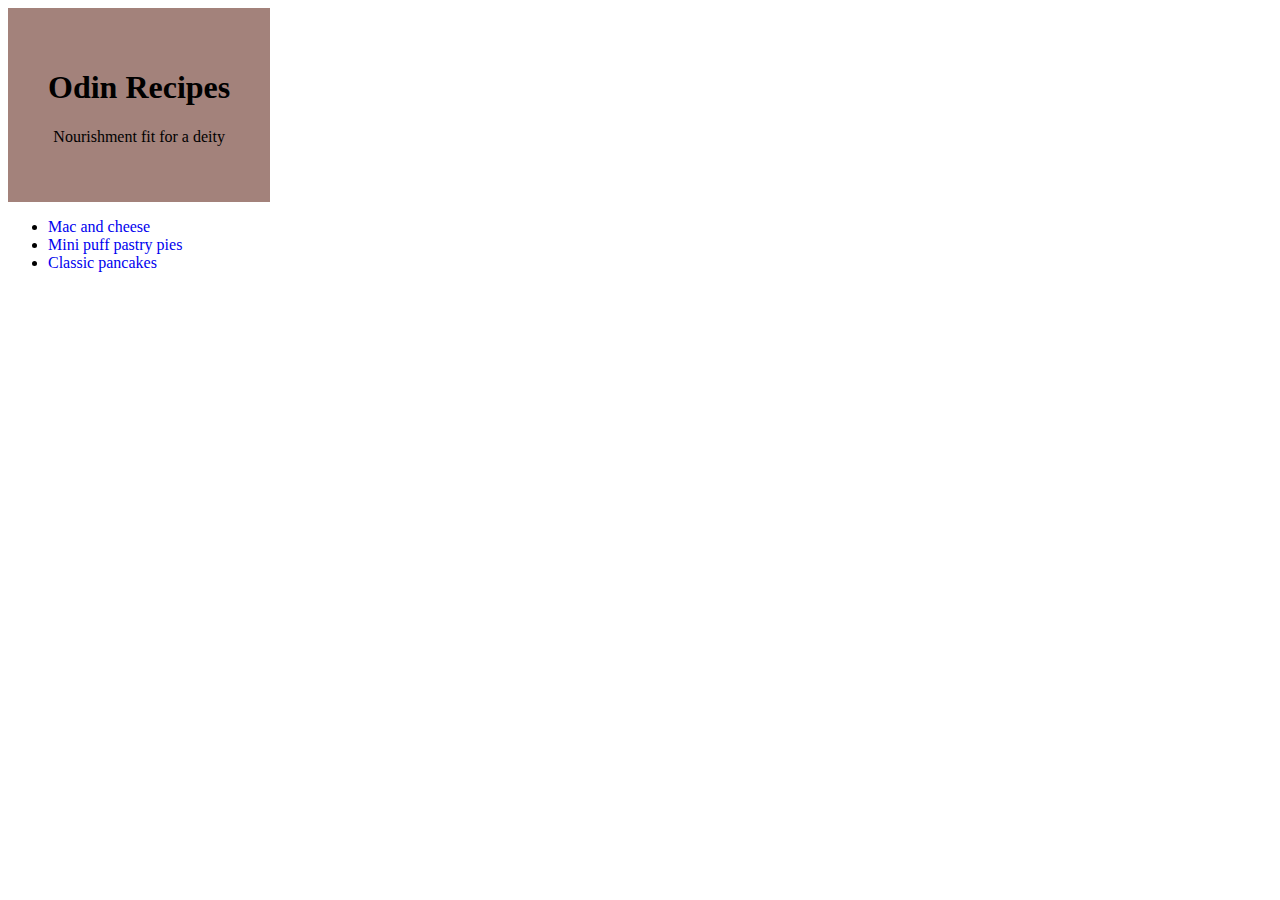
==== index.html @ 1d791e49 "Clean up the classes for the body sections of recipe pages" ====
<!DOCTYPE html>
<html lang="en">
    <head>
        <meta charset="utf-8">
        <title>Recipes</title>
        <link rel="stylesheet" href="styles.css">
    </head>

    <body class="body-index">
        <div class="header odin">
            <h1>Odin Recipes</h1>
            <p>Nourishment fit for a deity</p>
        </div>

        <ul>
            <li><a href="recipes/macandcheese.html">Mac and cheese</a></li>
            <li><a href="recipes/pies.html">Mini puff pastry pies</a></li>
            <li><a href="recipes/pancakes.html">Classic pancakes</a></li>
        </ul>
        
        
    </body>
</html>
---- styles.css ----
.header {
    width: max-content;
    text-align: center;
    background-color: #A3827B;
    padding: 40px;
}

.body-recipe {
    width: 800px;
    margin: auto;
    background-color: #EBEBEB;
    box-sizing: border-box;
    line-height: 1.6;
}

img {
    margin-top: 20px;
    height: auto;
    width: 800px;
    margin-left: auto;
    margin-right: auto;
}

.header-recipe {
    text-align: center;
    padding: 20px;
    border-bottom: solid #BCA39F 5px; 
    font-family: 'Franklin Gothic Medium', 'Arial Narrow', Arial, sans-serif;
    color: #604743;
}

h2 {
    color: #517B7B;
    font-family: 'Arial Narrow Bold', Arial, sans-serif;
}

.description,
.ingredients,
.steps,
i {
    font-family: Verdana, Geneva, Tahoma, sans-serif;
    color: #1F1F1F;
    font-size: 18px;
} 

i { 
    font-size: 15px;
}

button {
    font-family: Verdana, Geneva, Tahoma, sans-serif;
    width: 20em;
    height: 4em;
    padding: 16px 24px;
    display: block;
    background-color: #E6DDDB;
    border: 2px solid #A3827B;
    text-align: center;
    cursor: pointer;
    text-decoration: none;
    transition-duration: 0.3s;
    font-size: large;
    color: #785A54;
    margin: auto;
    margin-top: 40px;
    margin-bottom: 40px;
}

button:hover {
    background-color: #A3827B;
    color: #EBEBEB;
    font-size: 19px;
    
}

a {
    text-decoration: none;
}
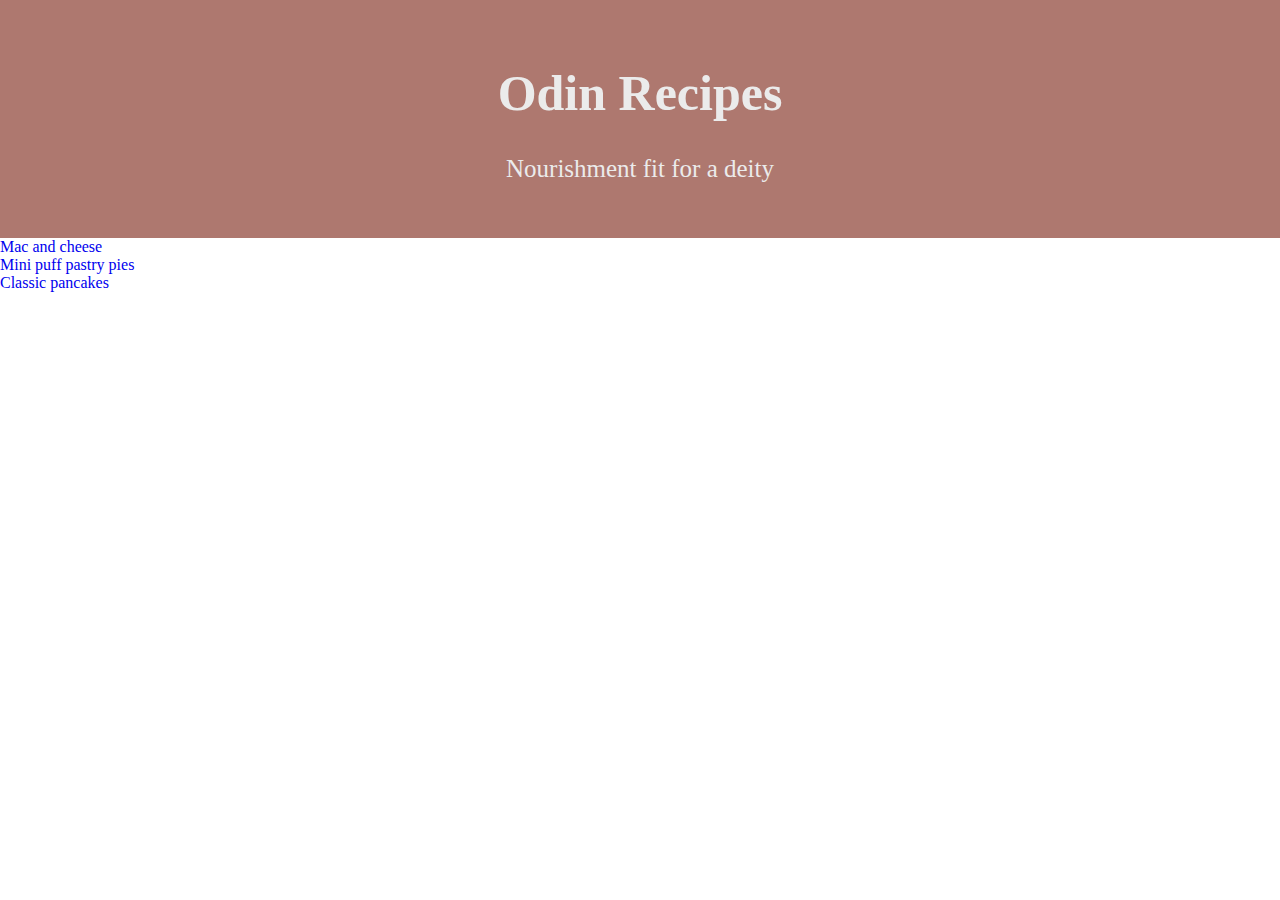
==== commit dc81baa0: "Add classes to links on index page" ====
--- a/index.html
+++ b/index.html
@@ -7,16 +7,24 @@
     </head>
 
     <body class="body-index">
-        <div class="header odin">
+        <div class="header">
             <h1>Odin Recipes</h1>
             <p>Nourishment fit for a deity</p>
         </div>
 
-        <ul>
-            <li><a href="recipes/macandcheese.html">Mac and cheese</a></li>
-            <li><a href="recipes/pies.html">Mini puff pastry pies</a></li>
-            <li><a href="recipes/pancakes.html">Classic pancakes</a></li>
-        </ul>
+       
+        <div class="content-card content-mac">
+            <a href="recipes/macandcheese.html">Mac and cheese</a>
+        </div>
+
+        <div class="content-card content-pies">
+            <a href="recipes/pies.html">Mini puff pastry pies</a>
+        </div>
+        
+        <div class="content-card content-pancakes">
+            <a href="recipes/pancakes.html">Classic pancakes</a>    
+        </div>
+       
         
         
     </body>
--- a/styles.css
+++ b/styles.css
@@ -1,8 +1,13 @@
-.header {
-    width: max-content;
+html, body {
+    margin: 0;
+    padding: 0;
+}
+.header { 
     text-align: center;
-    background-color: #A3827B;
-    padding: 40px;
+    padding: 30px;
+    background-color: #AE786F;
+    color: #EBEBEB;
+    font-size: 25px;
 }
 
 .body-recipe {
@@ -24,7 +29,7 @@
 .header-recipe {
     text-align: center;
     padding: 20px;
-    border-bottom: solid #BCA39F 5px; 
+    border-bottom: solid #AE786F 5px; 
     font-family: 'Franklin Gothic Medium', 'Arial Narrow', Arial, sans-serif;
     color: #604743;
 }
@@ -54,20 +59,20 @@
     padding: 16px 24px;
     display: block;
     background-color: #E6DDDB;
-    border: 2px solid #A3827B;
+    border: 2px solid #AE786F;
     text-align: center;
     cursor: pointer;
     text-decoration: none;
     transition-duration: 0.3s;
     font-size: large;
-    color: #785A54;
+    color: #7c5b55;
     margin: auto;
     margin-top: 40px;
     margin-bottom: 40px;
 }
 
 button:hover {
-    background-color: #A3827B;
+    background-color: #AE786F;
     color: #EBEBEB;
     font-size: 19px;
     
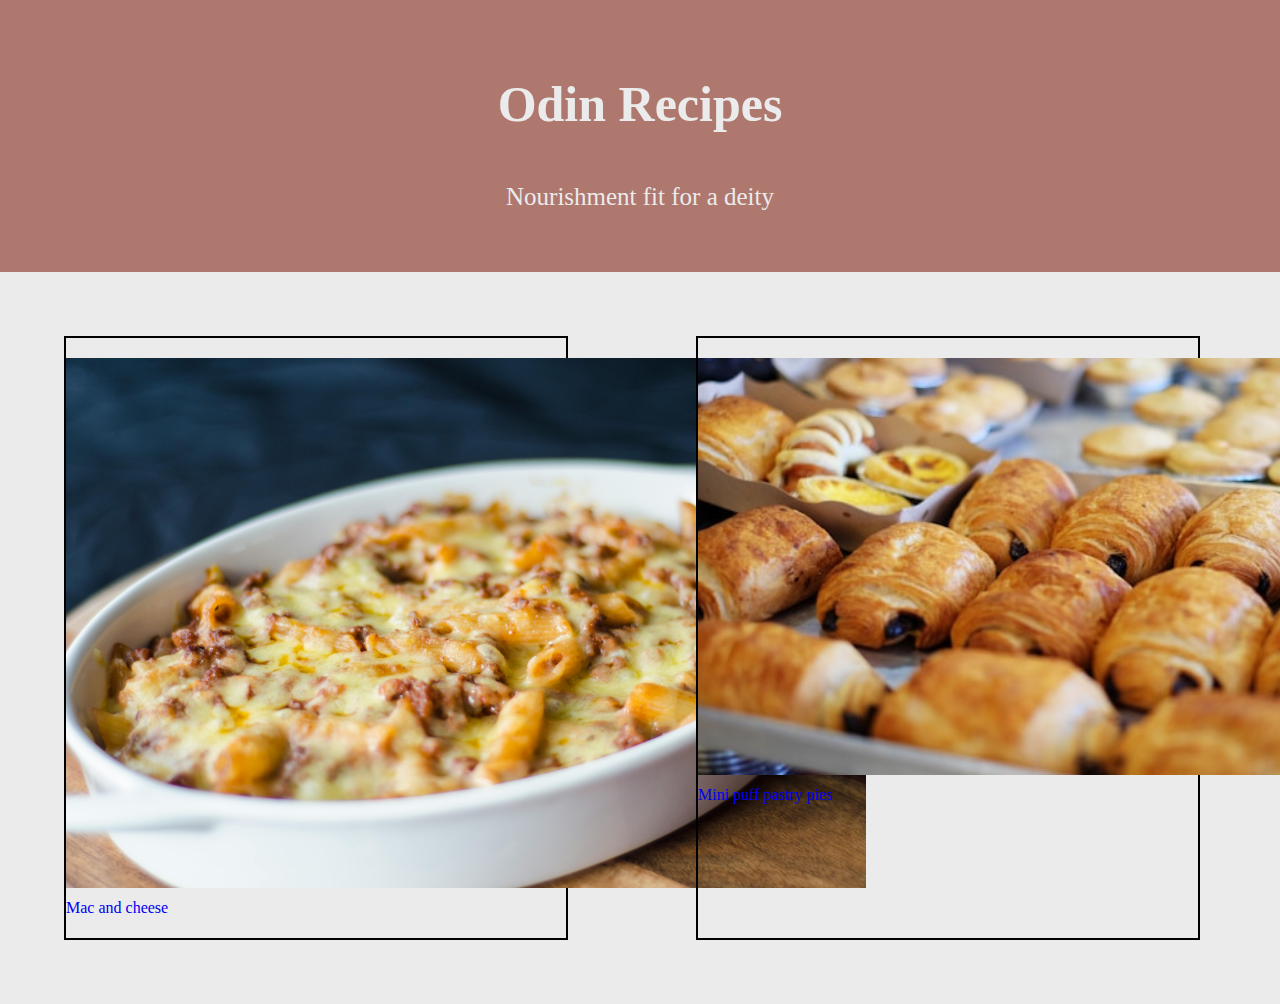
==== commit 377d37a6: "Add images to index page content cards" ====
--- a/index.html
+++ b/index.html
@@ -12,19 +12,22 @@
             <p>Nourishment fit for a deity</p>
         </div>
 
-       
-        <div class="content-card content-mac">
-            <a href="recipes/macandcheese.html">Mac and cheese</a>
-        </div>
+       <div class="container-cards">
+            <div class="content-card content-mac">
+                <img src="recipes/mac-and-cheese.jpg" alt="Baked mac and cheese in a bowl" class="img-mac">
+                <a href="recipes/macandcheese.html">Mac and cheese</a>
+            </div>
 
-        <div class="content-card content-pies">
-            <a href="recipes/pies.html">Mini puff pastry pies</a>
-        </div>
-        
-        <div class="content-card content-pancakes">
-            <a href="recipes/pancakes.html">Classic pancakes</a>    
-        </div>
-       
+            <div class="content-card content-pies">
+                <img src="recipes/pies.jpg" alt="Mini pies on a tray" class="img-pies">
+                <a href="recipes/pies.html">Mini puff pastry pies</a>
+            </div>
+            
+            <div class="content-card content-pancakes">
+                <img src="recipes/pancakes.jpg" alt="Pancakes on a plate" class="img-pancakes">
+                <a href="recipes/pancakes.html">Classic pancakes</a>    
+            </div>
+       </div>
         
         
     </body>
--- a/styles.css
+++ b/styles.css
@@ -2,6 +2,12 @@
     margin: 0;
     padding: 0;
 }
+
+
+
+/* Index page section */
+
+
 .header { 
     text-align: center;
     padding: 30px;
@@ -9,6 +15,38 @@
     color: #EBEBEB;
     font-size: 25px;
 }
+
+.body-index {
+    background-color: #EBEBEB;
+    box-sizing: border-box;
+    line-height: 1.6;
+}
+
+.container-cards {
+    display: flex;
+    justify-content: space-between;
+
+}
+
+.content-card {
+    display: inline-block;
+    width: 500px;
+    height: 600px;
+    border: 2px black solid;
+    margin: 4em;
+
+}
+
+.img-pancakes {
+    width: 500px;
+    height: 400px;
+    object-fit: cover;
+    margin: 0;
+}
+
+
+/* Recipe section  */
+
 
 .body-recipe {
     width: 800px;
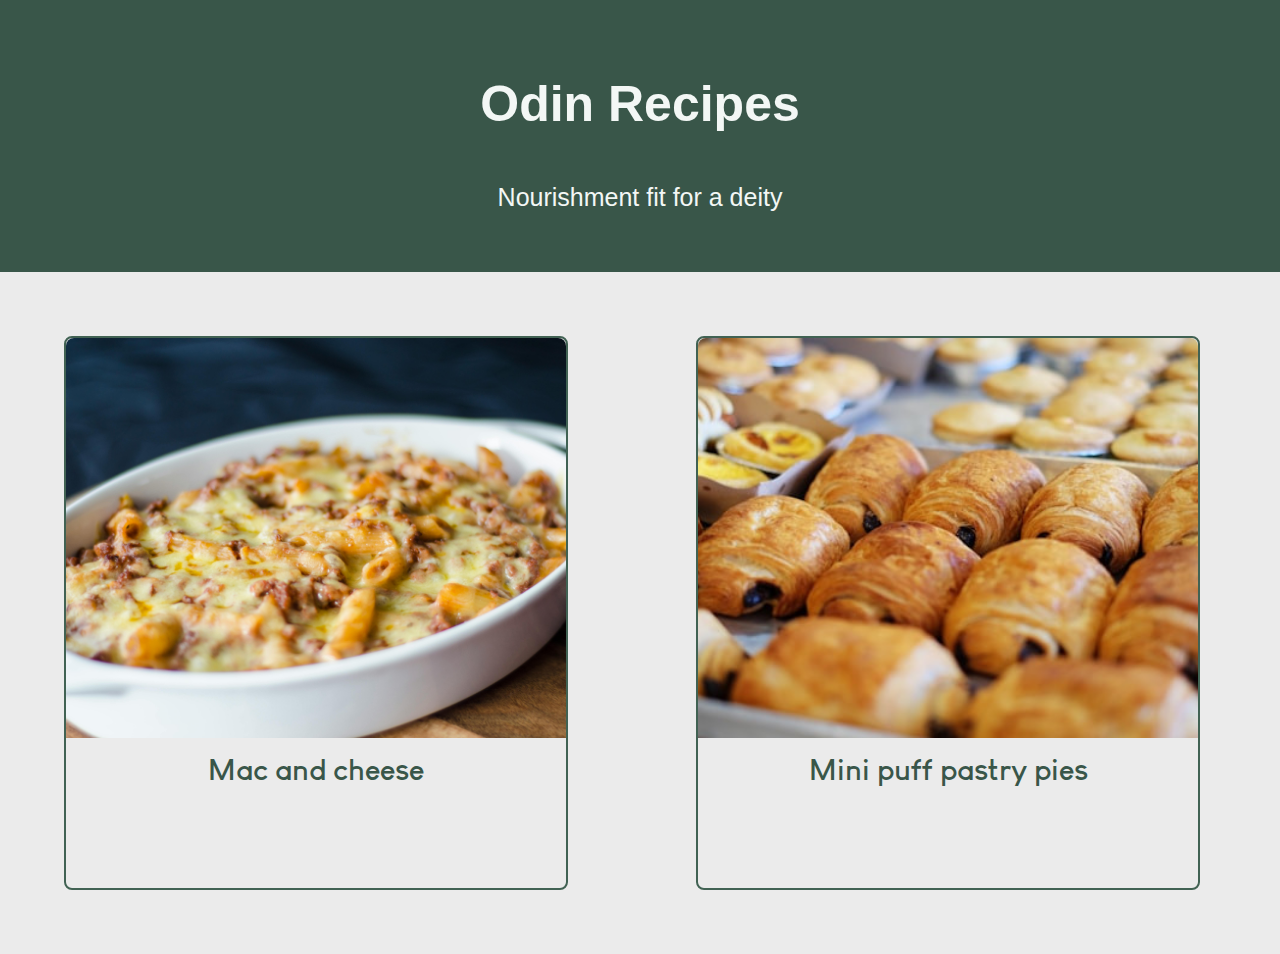
==== commit b39f8bf2: "Centre align text in content cards" ====
--- a/index.html
+++ b/index.html
@@ -15,17 +15,23 @@
        <div class="container-cards">
             <div class="content-card content-mac">
                 <img src="recipes/mac-and-cheese.jpg" alt="Baked mac and cheese in a bowl" class="img-mac">
-                <a href="recipes/macandcheese.html">Mac and cheese</a>
+                <a href="recipes/macandcheese.html">
+                    Mac and cheese
+                </a>
             </div>
 
             <div class="content-card content-pies">
                 <img src="recipes/pies.jpg" alt="Mini pies on a tray" class="img-pies">
-                <a href="recipes/pies.html">Mini puff pastry pies</a>
+                <a href="recipes/pies.html">
+                    Mini puff pastry pies
+                </a>
             </div>
             
             <div class="content-card content-pancakes">
                 <img src="recipes/pancakes.jpg" alt="Pancakes on a plate" class="img-pancakes">
-                <a href="recipes/pancakes.html">Classic pancakes</a>    
+                <a href="recipes/pancakes.html">
+                    Classic pancakes
+                </a>    
             </div>
        </div>
         
--- a/styles.css
+++ b/styles.css
@@ -3,17 +3,27 @@
     padding: 0;
 }
 
+@font-face {
+    font-family: Cafe;
+    src: url(fonts/louis_george_cafe/louis-george-cafe.ttf);
+}
 
+@font-face {
+    font-family: Cafe;
+    src: url(fonts/louis_george_cafe/louis-george-cafe-bold.ttf);
+    font-weight: bold;
+}
 
-/* Index page section */
+/* ! Index page section */
 
 
 .header { 
     text-align: center;
     padding: 30px;
-    background-color: #AE786F;
-    color: #EBEBEB;
+    background-color: #395649;
+    color: #F3F7F5;
     font-size: 25px;
+    font-family: 'Arial Narrow', Arial, sans-serif;
 }
 
 .body-index {
@@ -31,27 +41,39 @@
 .content-card {
     display: inline-block;
     width: 500px;
-    height: 600px;
-    border: 2px black solid;
+    height: 550px;
+    border: 2px #416253 solid;
     margin: 4em;
-
+    border-radius: 8px;
+    text-align: center;
 }
 
-.img-pancakes {
+.img-mac, .img-pies, .img-pancakes {
     width: 500px;
     height: 400px;
     object-fit: cover;
     margin: 0;
+    border-radius: 8px 8px 0 0;
+}
+
+a {
+    text-decoration: none;
+    color: #395649;
+    font-family: Cafe;
+    font-weight: bold;
+    font-size: 30px;
+    margin: auto;
+    text-align: center;
 }
 
 
-/* Recipe section  */
+/* ! Recipes section  */
 
 
 .body-recipe {
     width: 800px;
     margin: auto;
-    background-color: #EBEBEB;
+    background-color: #F3F7F5;
     box-sizing: border-box;
     line-height: 1.6;
 }
@@ -67,13 +89,13 @@
 .header-recipe {
     text-align: center;
     padding: 20px;
-    border-bottom: solid #AE786F 5px; 
-    font-family: 'Franklin Gothic Medium', 'Arial Narrow', Arial, sans-serif;
-    color: #604743;
+    border-bottom: solid #395649 5px; 
+    font-family: 'Arial Narrow', Arial, sans-serif;
+    color: #314941;
 }
 
 h2 {
-    color: #517B7B;
+    color: #527A6C;
     font-family: 'Arial Narrow Bold', Arial, sans-serif;
 }
 
@@ -81,13 +103,13 @@
 .ingredients,
 .steps,
 i {
-    font-family: Verdana, Geneva, Tahoma, sans-serif;
+    font-family: Cafe;
     color: #1F1F1F;
-    font-size: 18px;
+    font-size: 24px;
 } 
 
 i { 
-    font-size: 15px;
+    font-size: 20px;
 }
 
 button {
@@ -112,10 +134,4 @@
 button:hover {
     background-color: #AE786F;
     color: #EBEBEB;
-    font-size: 19px;
-    
-}
-
-a {
-    text-decoration: none;
 }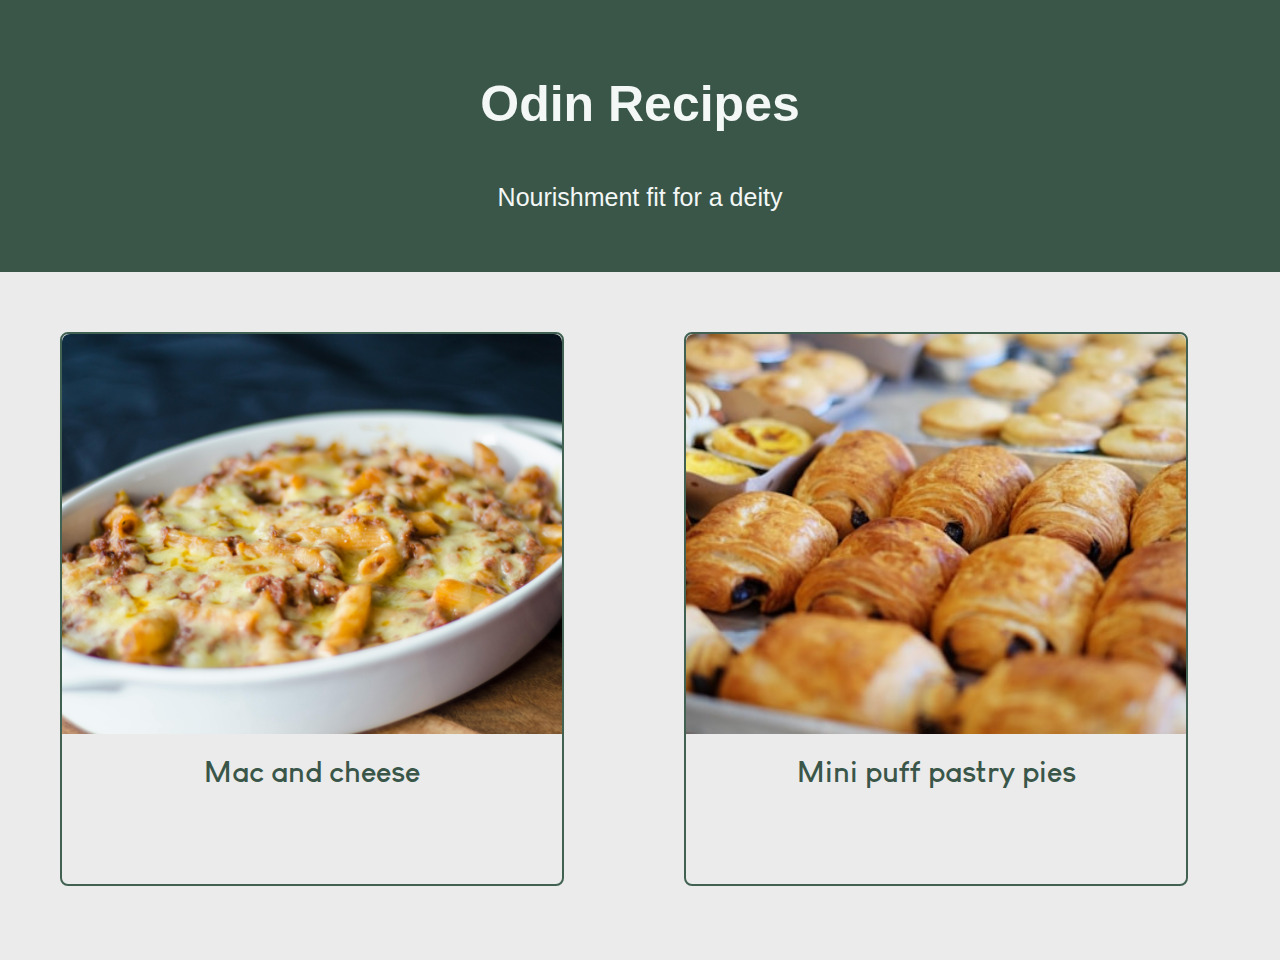
==== commit 93da5953: "Add hover effect to content cards" ====
--- a/index.html
+++ b/index.html
@@ -13,26 +13,26 @@
         </div>
 
        <div class="container-cards">
-            <div class="content-card content-mac">
-                <img src="recipes/mac-and-cheese.jpg" alt="Baked mac and cheese in a bowl" class="img-mac">
-                <a href="recipes/macandcheese.html">
-                    Mac and cheese
-                </a>
-            </div>
+            <a href="recipes/macandcheese.html">
+                <div class="content-card content-mac">
+                    <img src="recipes/mac-and-cheese.jpg" alt="Mini pies on a tray" class="img-pies">
+                    <span>Mac and cheese</span>
+                </div>
+            </a>
 
-            <div class="content-card content-pies">
-                <img src="recipes/pies.jpg" alt="Mini pies on a tray" class="img-pies">
-                <a href="recipes/pies.html">
-                    Mini puff pastry pies
-                </a>
-            </div>
+            <a href="recipes/pies.html">
+                <div class="content-card content-pies">
+                    <img src="recipes/pies.jpg" alt="Mini pies on a tray" class="img-pies">
+                    <span>Mini puff pastry pies</span>
+                </div>
+            </a>
             
-            <div class="content-card content-pancakes">
-                <img src="recipes/pancakes.jpg" alt="Pancakes on a plate" class="img-pancakes">
-                <a href="recipes/pancakes.html">
-                    Classic pancakes
-                </a>    
-            </div>
+            <a href="recipes/pancakes.html">
+                <div class="content-card content-pancakes">
+                    <img src="recipes/pancakes.jpg" alt="Pancakes on a plate" class="img-pancakes">
+                    <span>Classic pancakes</span>
+                </div>
+            </a>    
        </div>
         
         
--- a/styles.css
+++ b/styles.css
@@ -43,9 +43,19 @@
     width: 500px;
     height: 550px;
     border: 2px #416253 solid;
-    margin: 4em;
+    margin: 2em;
     border-radius: 8px;
     text-align: center;
+    overflow: hidden;
+}
+
+.content-card img {
+    opacity: 1;
+    transition: 0.25s ease-in-out;
+}
+
+.content-card:hover img {
+    opacity: 0.5;
 }
 
 .img-mac, .img-pies, .img-pancakes {
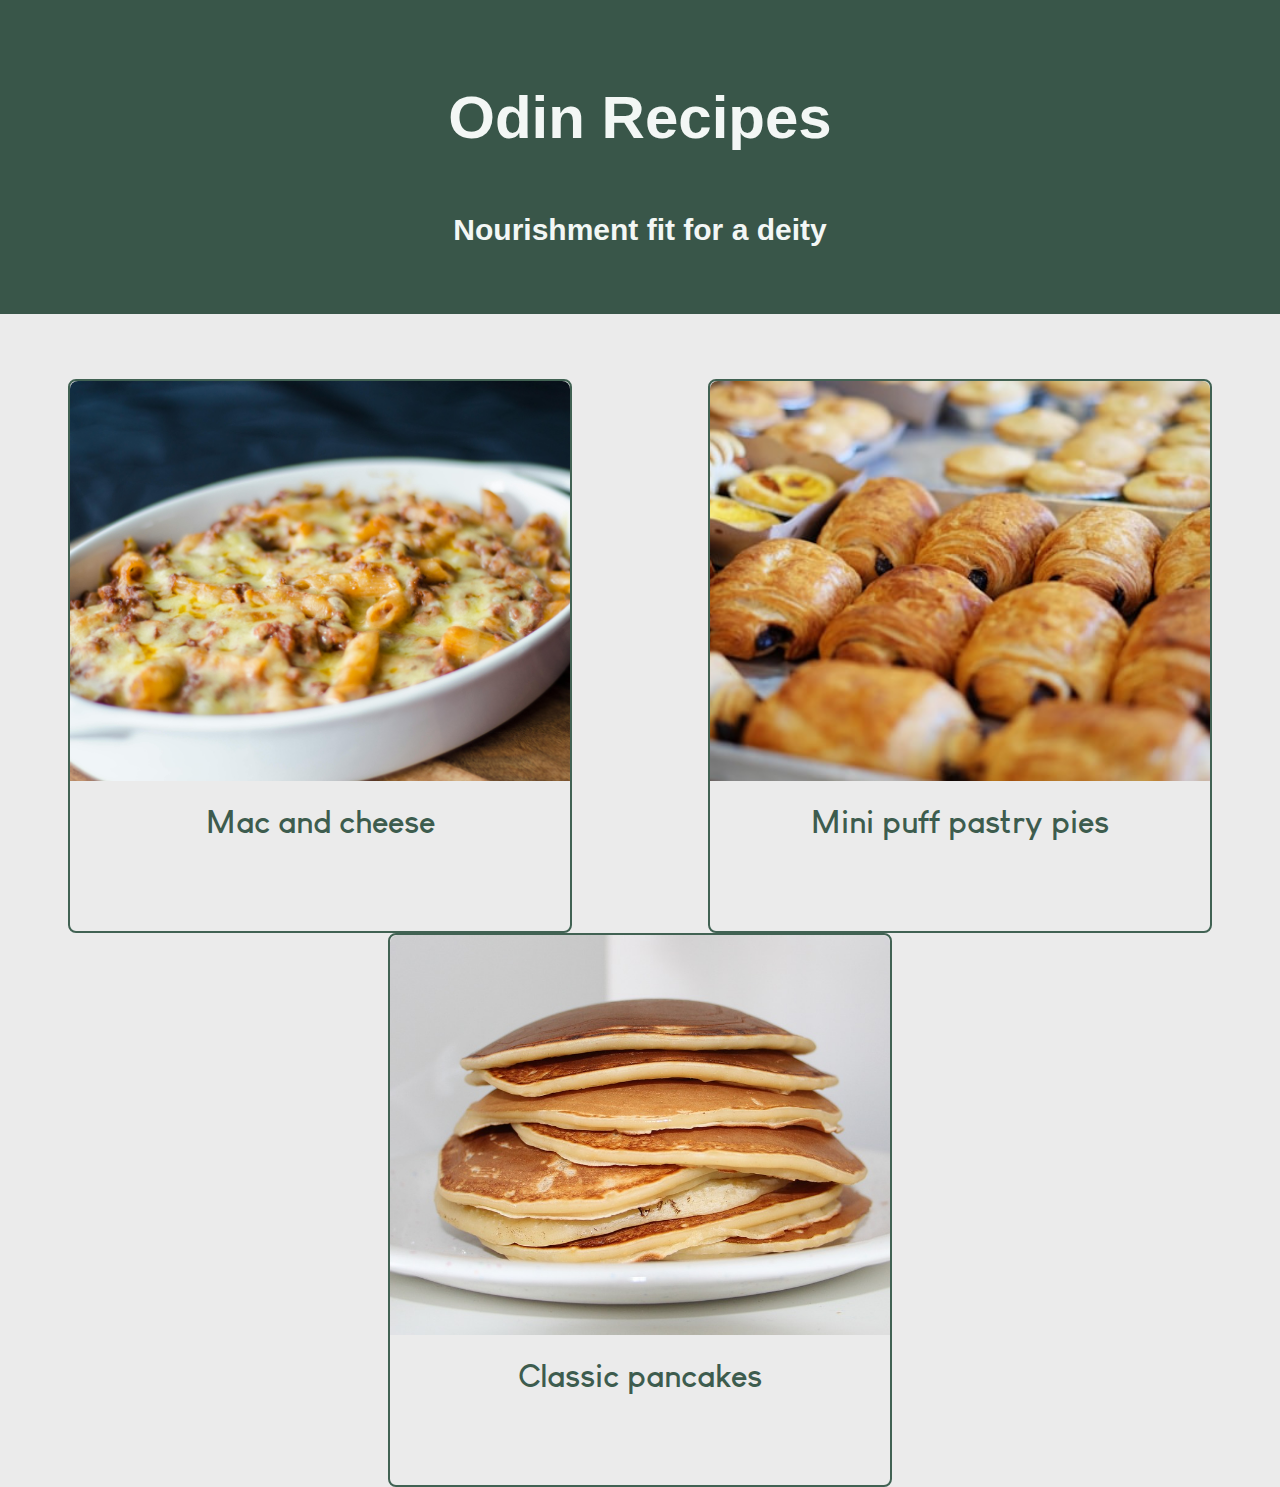
==== commit ce7b12b2: "Change colour values to hsl" ====
--- a/index.html
+++ b/index.html
@@ -6,35 +6,36 @@
         <link rel="stylesheet" href="styles.css">
     </head>
 
-    <body class="body-index">
-        <div class="header">
+    <body >
+        <header class="header">
             <h1>Odin Recipes</h1>
             <p>Nourishment fit for a deity</p>
-        </div>
+        </header>
 
-       <div class="container-cards">
-            <a href="recipes/macandcheese.html">
-                <div class="content-card content-mac">
-                    <img src="recipes/mac-and-cheese.jpg" alt="Mini pies on a tray" class="img-pies">
-                    <span>Mac and cheese</span>
-                </div>
-            </a>
+        <main> 
+            <div class="container-cards">
+                    <a href="recipes/macandcheese.html">
+                        <div class="content-card content-mac">
+                            <img src="recipes/mac-and-cheese.jpg" alt="Mini pies on a tray" class="img-pies">
+                            <span>Mac and cheese</span>
+                        </div>
+                    </a>
 
-            <a href="recipes/pies.html">
-                <div class="content-card content-pies">
-                    <img src="recipes/pies.jpg" alt="Mini pies on a tray" class="img-pies">
-                    <span>Mini puff pastry pies</span>
-                </div>
-            </a>
-            
-            <a href="recipes/pancakes.html">
-                <div class="content-card content-pancakes">
-                    <img src="recipes/pancakes.jpg" alt="Pancakes on a plate" class="img-pancakes">
-                    <span>Classic pancakes</span>
-                </div>
-            </a>    
-       </div>
-        
+                    <a href="recipes/pies.html">
+                        <div class="content-card content-pies">
+                            <img src="recipes/pies.jpg" alt="Mini pies on a tray" class="img-pies">
+                            <span>Mini puff pastry pies</span>
+                        </div>
+                    </a>
+                    
+                    <a href="recipes/pancakes.html">
+                        <div class="content-card content-pancakes">
+                            <img src="recipes/pancakes.jpg" alt="Pancakes on a plate" class="img-pancakes">
+                            <span>Classic pancakes</span>
+                        </div>
+                    </a>    
+            </div>
+        </main> 
         
     </body>
 </html>--- a/styles.css
+++ b/styles.css
@@ -1,6 +1,7 @@
 html, body {
     margin: 0;
     padding: 0;
+    box-sizing: border-box;
 }
 
 @font-face {
@@ -14,48 +15,65 @@
     font-weight: bold;
 }
 
-/* ! Index page section */
+@media (min-width: 600px) {
+    .content-card {
+        flex-direction: row;
+    }
+}
+
+/* * Header */
 
 
 .header { 
     text-align: center;
+    width: auto;
     padding: 30px;
     background-color: #395649;
-    color: #F3F7F5;
-    font-size: 25px;
+    color: hsl(150, 20%, 96%);
+    font-size: 30px;
     font-family: 'Arial Narrow', Arial, sans-serif;
+    font-weight: bold;
+    margin-bottom: 65px;
 }
 
-.body-index {
-    background-color: #EBEBEB;
-    box-sizing: border-box;
+/* * Body */
+
+body {
+    background-color: hsl(0, 0%, 92%);
     line-height: 1.6;
 }
 
 .container-cards {
     display: flex;
     justify-content: space-between;
-
+    flex-wrap: wrap;
 }
 
 .content-card {
-    display: inline-block;
-    width: 500px;
-    height: 550px;
-    border: 2px #416253 solid;
-    margin: 2em;
+    max-width: 31.25rem;
+    min-height: 34.375rem;
+    border: 2px hsl(153, 20%, 32%) solid;
     border-radius: 8px;
     text-align: center;
-    overflow: hidden;
 }
 
-.content-card img {
-    opacity: 1;
-    transition: 0.25s ease-in-out;
+.content-card,
+.content-card img,
+.content-card span {
+    transition: 0.3s ease-in-out;
 }
 
 .content-card:hover img {
-    opacity: 0.5;
+    opacity: 0.8;
+}
+
+.content-card:hover span {
+    color: hsl(21, 27%, 56%);
+}
+
+.content-card:hover {
+    border: 2px solid hsl(21, 27%, 56%);
+    background-color: hsl(22, 15%, 97%);
 }
 
 .img-mac, .img-pies, .img-pancakes {
@@ -68,22 +86,22 @@
 
 a {
     text-decoration: none;
-    color: #395649;
-    font-family: Cafe;
+    color: hsl(153, 20%, 30%);
+    font-family: Cafe, Arial, Helvetica, sans-serif;
     font-weight: bold;
-    font-size: 30px;
+    font-size: 2rem;
     margin: auto;
     text-align: center;
 }
 
 
-/* ! Recipes section  */
+/* * Recipes  */
 
 
 .body-recipe {
     width: 800px;
     margin: auto;
-    background-color: #F3F7F5;
+    background-color: hsl(150, 20%, 96%);
     box-sizing: border-box;
     line-height: 1.6;
 }
@@ -99,13 +117,13 @@
 .header-recipe {
     text-align: center;
     padding: 20px;
-    border-bottom: solid #395649 5px; 
+    border-bottom: solid hsl(153, 20%, 28%) 5px; 
     font-family: 'Arial Narrow', Arial, sans-serif;
-    color: #314941;
+    color: hsl(159, 21%, 24%);
 }
 
 h2 {
-    color: #527A6C;
+    color: hsl(159, 20%, 40%);
     font-family: 'Arial Narrow Bold', Arial, sans-serif;
 }
 
@@ -113,8 +131,8 @@
 .ingredients,
 .steps,
 i {
-    font-family: Cafe;
-    color: #1F1F1F;
+    font-family: Cafe, Arial, Helvetica, sans-serif;
+    color: hsl(0, 0%, 12%);
     font-size: 24px;
 } 
 
@@ -128,20 +146,20 @@
     height: 4em;
     padding: 16px 24px;
     display: block;
-    background-color: #E6DDDB;
-    border: 2px solid #AE786F;
+    background-color: hsl(11, 18%, 88%);
+    border: 2px solid hsl(9, 28%, 56%);
     text-align: center;
     cursor: pointer;
     text-decoration: none;
     transition-duration: 0.3s;
     font-size: large;
-    color: #7c5b55;
+    color: hsl(9, 19%, 41%);
     margin: auto;
     margin-top: 40px;
     margin-bottom: 40px;
 }
 
 button:hover {
-    background-color: #AE786F;
-    color: #EBEBEB;
+    background-color: hsl(9, 28%, 56%);
+    color: hsl(0, 0%, 92%);
 }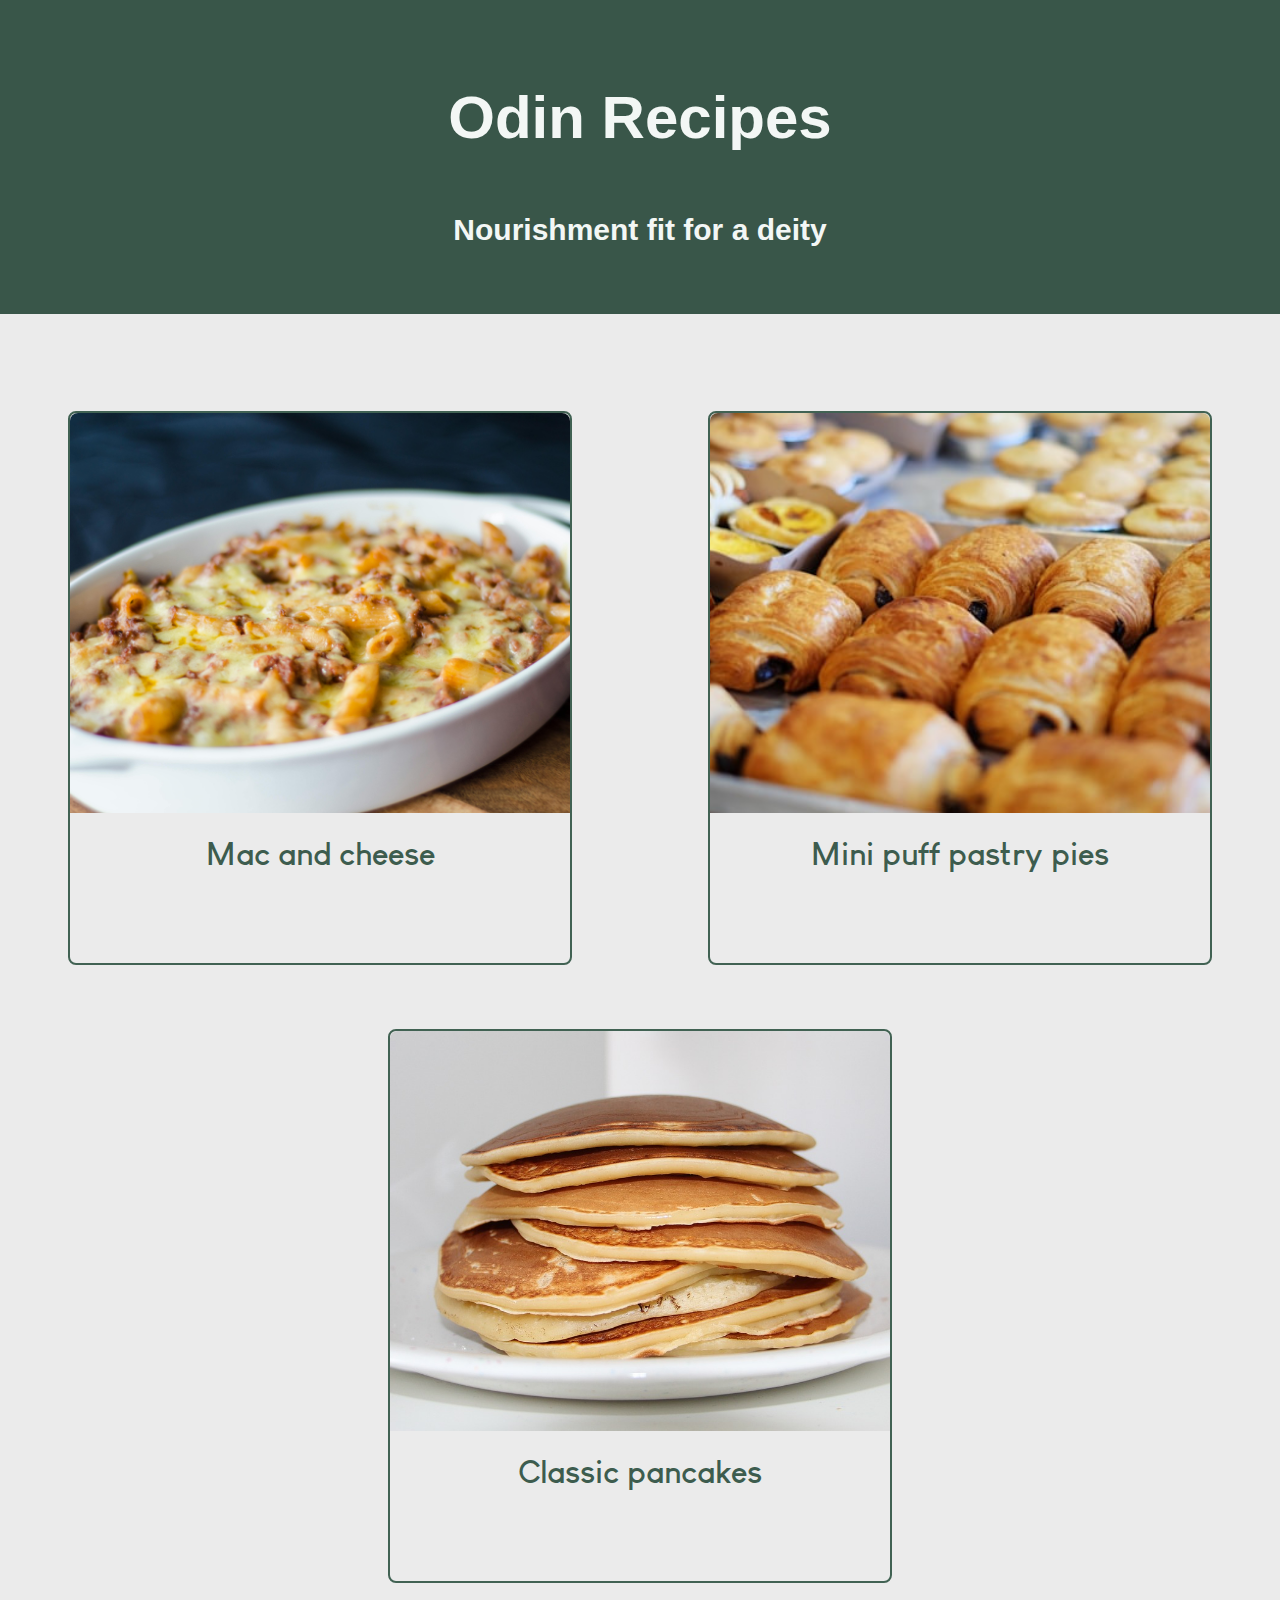
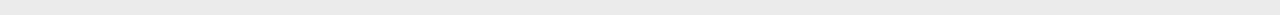
==== commit c3a38f5e: "Add margin to content card" ====
--- a/index.html
+++ b/index.html
@@ -14,7 +14,7 @@
 
         <main> 
             <div class="container-cards">
-                    <a href="recipes/macandcheese.html">
+                    <a href="recipes/macandcheese.html" class="link-content">
                         <div class="content-card content-mac">
                             <img src="recipes/mac-and-cheese.jpg" alt="Mini pies on a tray" class="img-pies">
                             <span>Mac and cheese</span>
--- a/styles.css
+++ b/styles.css
@@ -45,7 +45,7 @@
 
 .container-cards {
     display: flex;
-    justify-content: space-between;
+    justify-content: space-around;
     flex-wrap: wrap;
 }
 
@@ -55,6 +55,7 @@
     border: 2px hsl(153, 20%, 32%) solid;
     border-radius: 8px;
     text-align: center;
+    margin: 2rem;
 }
 
 .content-card,
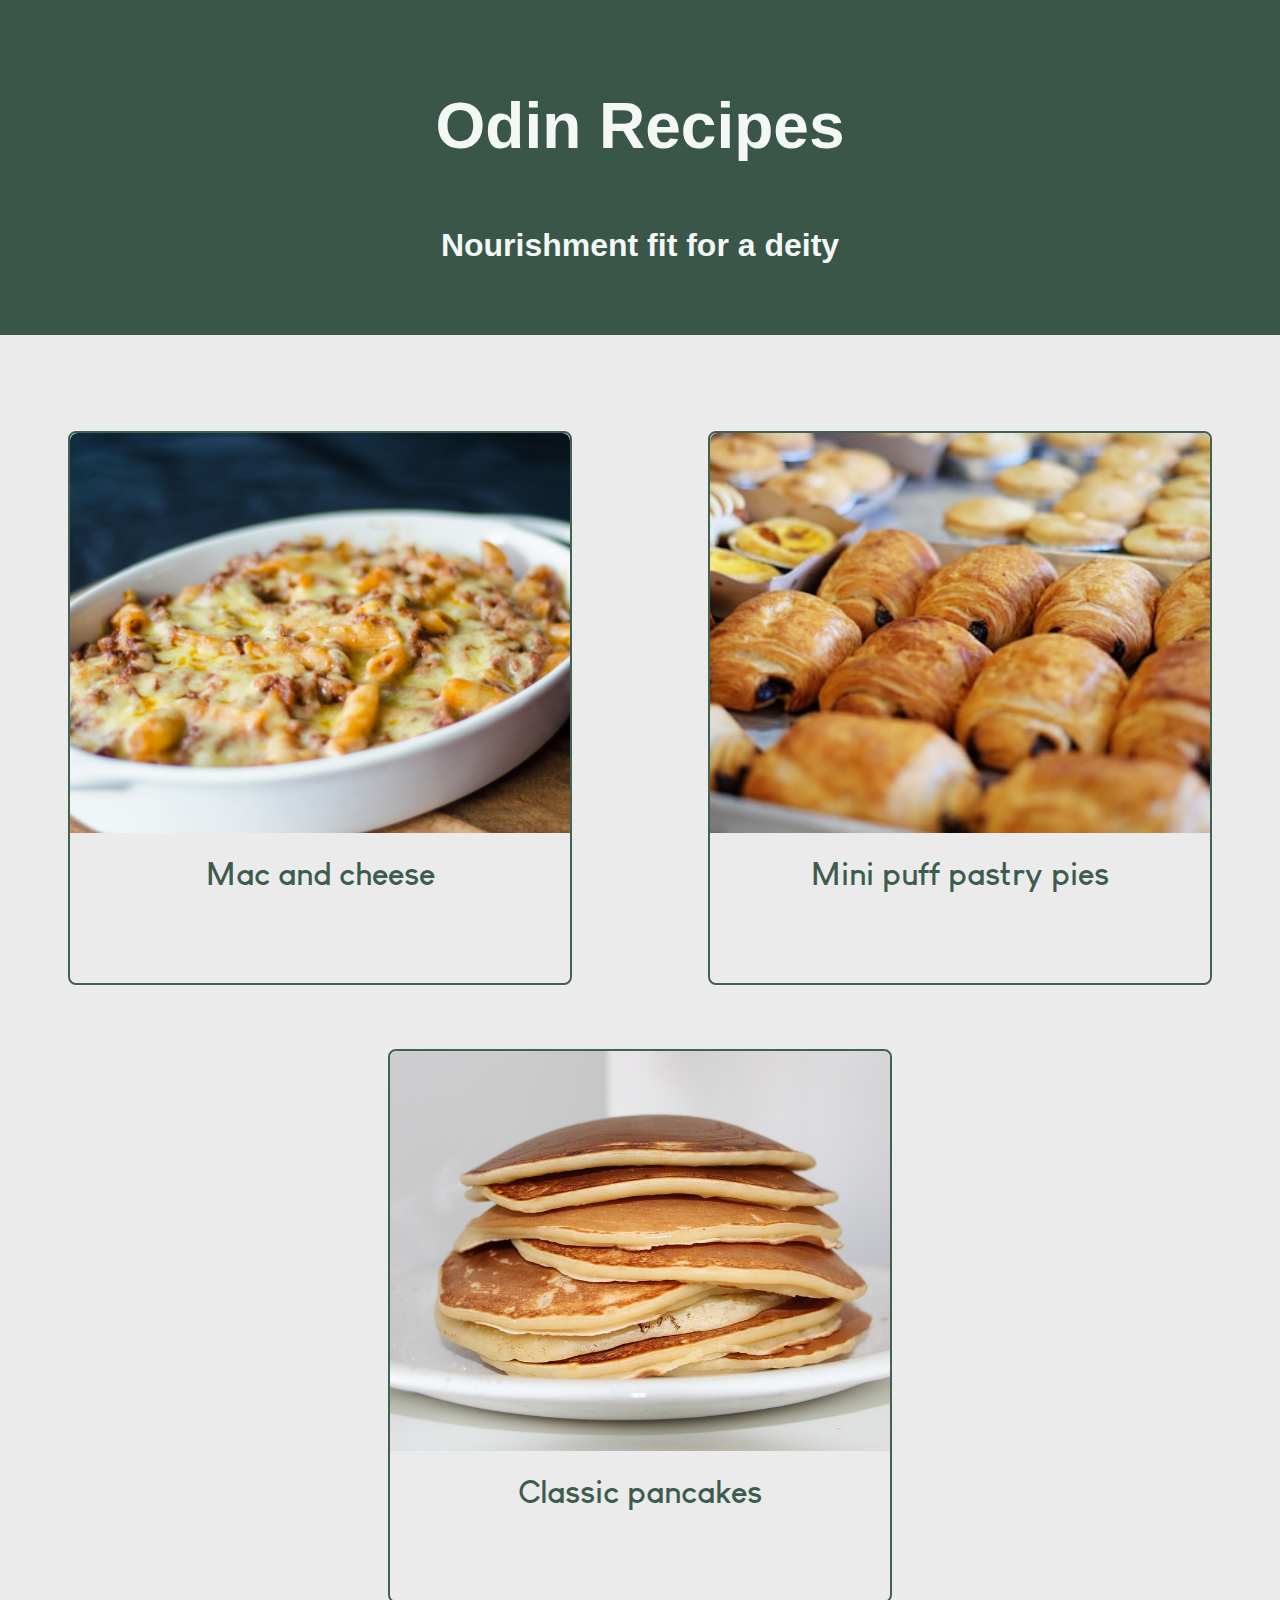
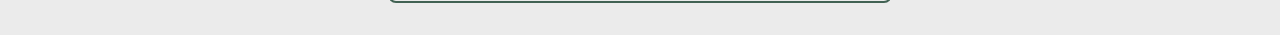
==== commit aa364de5: "Increase card responsiveness" ====
--- a/index.html
+++ b/index.html
@@ -14,24 +14,24 @@
 
         <main> 
             <div class="container-cards">
-                    <a href="recipes/macandcheese.html" class="link-content">
+                    <a href="recipes/macandcheese.html" >
                         <div class="content-card content-mac">
                             <img src="recipes/mac-and-cheese.jpg" alt="Mini pies on a tray" class="img-pies">
-                            <span>Mac and cheese</span>
+                            <span class="recipe-title">Mac and cheese</span>
                         </div>
                     </a>
 
                     <a href="recipes/pies.html">
                         <div class="content-card content-pies">
                             <img src="recipes/pies.jpg" alt="Mini pies on a tray" class="img-pies">
-                            <span>Mini puff pastry pies</span>
+                            <span class="recipe-title">Mini puff pastry pies</span>
                         </div>
                     </a>
                     
                     <a href="recipes/pancakes.html">
                         <div class="content-card content-pancakes">
                             <img src="recipes/pancakes.jpg" alt="Pancakes on a plate" class="img-pancakes">
-                            <span>Classic pancakes</span>
+                            <span class="recipe-title">Classic pancakes</span>
                         </div>
                     </a>    
             </div>
--- a/styles.css
+++ b/styles.css
@@ -15,25 +15,20 @@
     font-weight: bold;
 }
 
-@media (min-width: 600px) {
-    .content-card {
-        flex-direction: row;
-    }
-}
 
 /* * Header */
 
 
 .header { 
     text-align: center;
-    width: auto;
-    padding: 30px;
+    max-width: 100vw;
+    padding: 2rem;
     background-color: #395649;
     color: hsl(150, 20%, 96%);
-    font-size: 30px;
+    font-size: 2rem;
     font-family: 'Arial Narrow', Arial, sans-serif;
     font-weight: bold;
-    margin-bottom: 65px;
+    margin-bottom: 4rem;
 }
 
 /* * Body */
@@ -53,7 +48,7 @@
     max-width: 31.25rem;
     min-height: 34.375rem;
     border: 2px hsl(153, 20%, 32%) solid;
-    border-radius: 8px;
+    border-radius: 0.5rem;
     text-align: center;
     margin: 2rem;
 }
@@ -73,16 +68,16 @@
 }
 
 .content-card:hover {
-    border: 2px solid hsl(21, 27%, 56%);
+    border: 0.125rem solid hsl(21, 27%, 56%);
     background-color: hsl(22, 15%, 97%);
 }
 
 .img-mac, .img-pies, .img-pancakes {
-    width: 500px;
-    height: 400px;
+    width: 31.25rem;
+    height: 25rem;
     object-fit: cover;
     margin: 0;
-    border-radius: 8px 8px 0 0;
+    border-radius: 0.5rem 0.5rem 0 0;
 }
 
 a {
